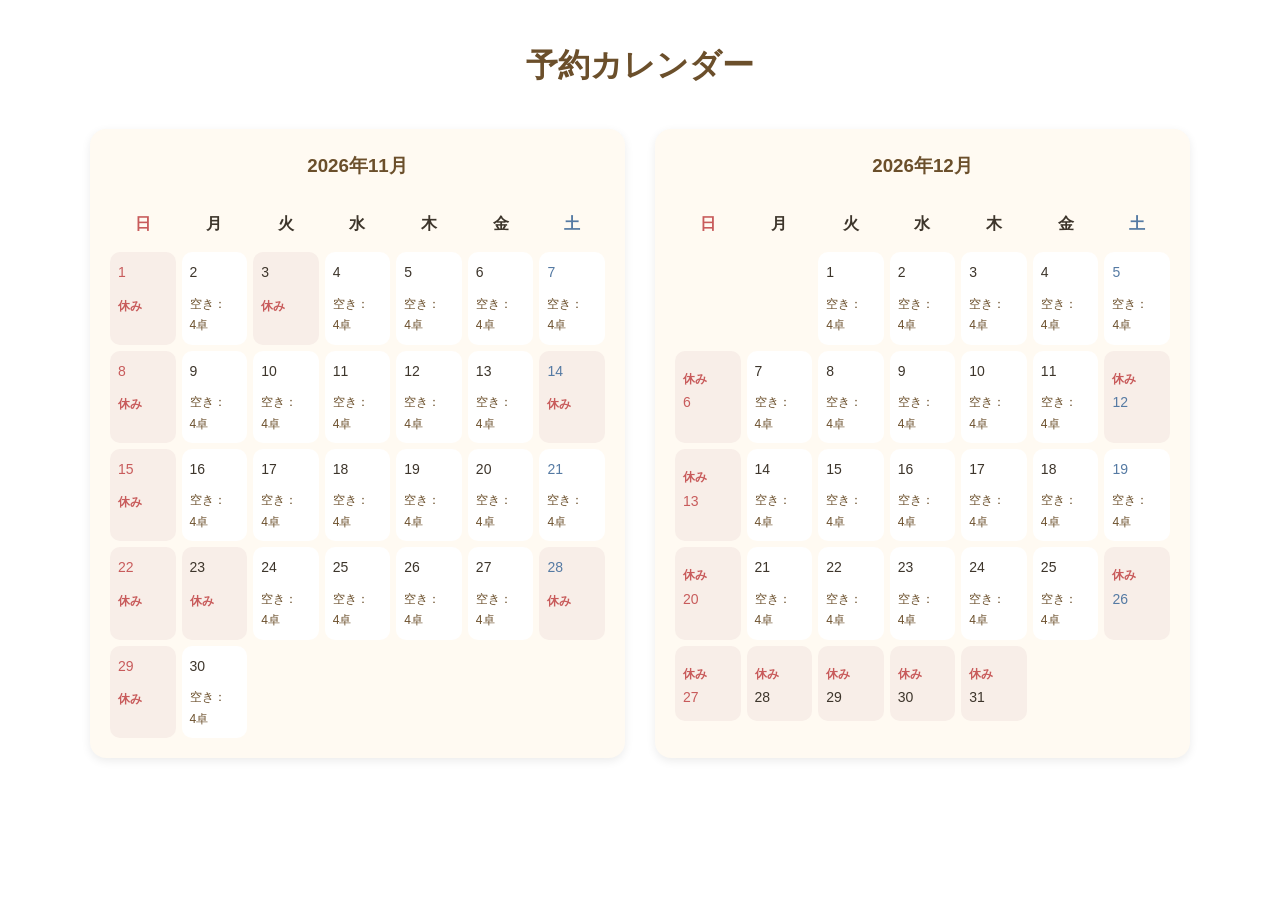
==== calendar.html @ 89024bb9 "カレンダーの中身を追加" ====
<!DOCTYPE html>
<html lang="ja">
  <head>
    <meta charset="UTF-8" />
    <meta name="viewport" content="width=device-width, initial-scale=1.0" />
    <title>予約カレンダー | 健康まーじゃんCOCORU</title>
    <link rel="stylesheet" href="css/style.css" />
    <link rel="stylesheet" href="css/calendar.css" />
  </head>
  <body>
    <main>
      <section class="section">
        <div class="container">
          <h2>予約カレンダー</h2>
          <div class="calendar-wrap">
            <div class="month">
              <h3>2026年11月</h3>
              <div class="calendar">
                <div class="week sun">日</div>
                <div class="week">月</div>
                <div class="week">火</div>
                <div class="week">水</div>
                <div class="week">木</div>
                <div class="week">金</div>
                <div class="week sat">土</div>
                <div class="day closed sun">
                  1
                  <span>休み</span>
                </div>
                <div class="day open" data-count="4">2</div>
                <div class="day closed holiday">
                  3
                  <span>休み</span>
                </div>
                <div class="day open" data-count="4">4</div>
                <div class="day open" data-count="4">5</div>
                <div class="day open" data-count="4">6</div>
                <div class="day open sat" data-count="4">7</div>
                <div class="day closed sun">
                  8
                  <span>休み</span>
                </div>
                <div class="day open" data-count="4">9</div>
                <div class="day open" data-count="4">10</div>
                <div class="day open" data-count="4">11</div>
                <div class="day open" data-count="4">12</div>
                <div class="day open" data-count="4">13</div>
                <div class="day closed sat">
                  14
                  <span>休み</span>
                </div>
                <div class="day closed sun">
                  15
                  <span>休み</span>
                </div>
                <div class="day open" data-count="4">16</div>
                <div class="day open" data-count="4">17</div>
                <div class="day open" data-count="4">18</div>
                <div class="day open" data-count="4">19</div>
                <div class="day open" data-count="4">20</div>
                <div class="day open sat" data-count="4">21</div>
                <div class="day closed sun">
                  22
                  <span>休み</span>
                </div>
                <div class="day closed holiday">
                  23
                  <span>休み</span>
                </div>
                <div class="day open" data-count="4">24</div>
                <div class="day open" data-count="4">25</div>
                <div class="day open" data-count="4">26</div>
                <div class="day open" data-count="4">27</div>
                <div class="day closed sat">
                  28
                  <span>休み</span>
                </div>
                <div class="day closed sun">
                  29
                  <span>休み</span>
                </div>
                <div class="day open" data-count="4">30</div>
              </div>
            </div>
            <div class="month">
              <h3>2026年12月</h3>
              <div class="calendar">
                <div class="week sun">日</div>
                <div class="week">月</div>
                <div class="week">火</div>
                <div class="week">水</div>
                <div class="week">木</div>
                <div class="week">金</div>
                <div class="week sat">土</div>
                <div class="empty"></div>
                <div class="empty"></div>
                <div class="day open" data-count="4">1</div>
                <div class="day open" data-count="4">2</div>
                <div class="day open" data-count="4">3</div>
                <div class="day open" data-count="4">4</div>
                <div class="day open sat" data-count="4">5</div>
                <div class="day closed sun">
                  <span>休み</span>
                  6
                </div>
                <div class="day open" data-count="4">7</div>
                <div class="day open" data-count="4">8</div>
                <div class="day open" data-count="4">9</div>
                <div class="day open" data-count="4">10</div>
                <div class="day open" data-count="4">11</div>
                <div class="day closed sat">
                  <span>休み</span>
                  12
                </div>
                <div class="day closed sun">
                  <span>休み</span>
                  13
                </div>
                <div class="day open" data-count="4">14</div>
                <div class="day open" data-count="4">15</div>
                <div class="day open" data-count="4">16</div>
                <div class="day open" data-count="4">17</div>
                <div class="day open" data-count="4">18</div>
                <div class="day open sat" data-count="4">19</div>
                <div class="day closed sun">
                  <span>休み</span>
                  20
                </div>
                <div class="day open" data-count="4">21</div>
                <div class="day open" data-count="4">22</div>
                <div class="day open" data-count="4">23</div>
                <div class="day open" data-count="4">24</div>
                <div class="day open" data-count="4">25</div>
                <div class="day closed sat">
                  <span>休み</span>
                  26
                </div>
                <div class="day closed sun">
                  <span>休み</span>
                  27
                </div>
                <div class="day closed">
                  <span>休み</span>
                  28
                </div>
                <div class="day closed">
                  <span>休み</span>
                  29
                </div>
                <div class="day closed">
                  <span>休み</span>
                  30
                </div>
                <div class="day closed">
                  <span>休み</span>
                  31
                </div>
              </div>
            </div>
          </div>
        </div>
      </section>
    </main>
  </body>
</html>
---- css/style.css ----
/* =====================
 基本設定
===================== */
:root {
    --brown: #6b4f2b;
    --brown-dark: #4d351d;
    --beige: #f8f2e8;
    --cream: #fffaf2;
    --green: #718b68;
    --text: #3d352b;
    --white: #ffffff;
}
* {
    box-sizing: border-box;
}
html {
    scroll-behavior: smooth;
}
body {
    margin: 0;
    font-family:
        "Noto Sans JP",
        sans-serif;
    color: var(--text);
    line-height: 1.8;
    background: #fff;
}
img {
    max-width: 100%;
    display: block;
}
a {
    text-decoration: none;
    color: inherit;
}
.container {
    width: min(1100px, 90%);
    margin: auto;
}
/* =====================
 header
===================== */
.header {
    position: fixed;
    top: 0;
    width: 100%;
    background: rgba(255, 255, 255, .95);
    backdrop-filter: blur(8px);
    z-index: 100;
    box-shadow: 0 2px 15px rgba(0, 0, 0, .08);
}
.header-inner {
    height: 75px;
    display: flex;
    align-items: center;
    justify-content: space-between;
    padding: 0 30px;
}
.logo {
    font-size: 13px;
    line-height: 1.2;
}
.logo strong {
    display: block;
    font-size: 26px;
    color: var(--brown);
}
.nav {
    display: flex;
    gap: 28px;
    font-size: 14px;
}
.nav a:hover {
    color: var(--brown);
}
.menu-button {
    display: none;
    background: none;
    border: 0;
    font-size: 28px;
}
/* =====================
 mobile menu
===================== */
.mobile-menu {
    display: none;
}
/* =====================
 hero
===================== */
.hero {
    min-height: 650px;
    padding-top: 75px;
    display: flex;
    align-items: center;
    background:
        linear-gradient(rgba(255, 248, 235, .82),
            rgba(255, 248, 235, .82)),
        url("../images/hero.jpeg");
    background-size: cover;
    background-position: center;
}
.hero-inner {
    width: 90%;
    max-width: 900px;
    margin: auto;
    text-align: center;
}
.hero h1 {
    color: var(--brown);
    font-size: 3rem;
    letter-spacing: .05em;
}
.hero h1 span {
    display: block;
    font-size: 4.5rem;
    letter-spacing: .1em;
}
.catch {
    font-size: 1.3rem;
    margin-top: 25px;
}
.hero-buttons {
    display: flex;
    justify-content: center;
    gap: 15px;
    margin-top: 35px;
}
/* =====================
 button
===================== */
.line-button,
.tel-button {
    display: inline-block;
    padding: 14px 35px;
    border-radius: 40px;
    color: white;
    font-weight: bold;
    transition: .3s;
}
.line-button {
    background: #06c755;
}
.tel-button {
    background: var(--brown);
}
.line-button:hover,
.tel-button:hover {
    opacity: .8;
    transform: translateY(-2px);
}
/* =====================
 section
===================== */
.section,
.notice {
    padding: 10px 0 40px;
}
.notice {
    background: var(--beige);
}
h2 {
    text-align: center;
    color: var(--brown);
    font-size: 2rem;
    margin-bottom: 35px;
}
.card {
    background: white;
    border-radius: 20px;
    padding: 35px;
    box-shadow: 0 8px 25px rgba(0, 0, 0, .06);
}
/* =====================
 gallery
===================== */
.gallery-grid {
    display: grid;
    grid-template-columns: repeat(4, 1fr);
    gap: 18px;
}
.gallery-grid img {
    width: 100%;
    height: 230px;
    object-fit: cover;
    border-radius: 18px;
    cursor: pointer;
    box-shadow: 0 8px 20px rgba(0, 0, 0, .08);
}
/* =====================
 feature
===================== */
.feature-grid {
    display: grid;
    grid-template-columns: repeat(2, 1fr);
    gap: 20px;
}
.feature-card:last-child:nth-child(odd) {
    grid-column: 1 / 3;
}
.feature-card {
    background: white;
    padding: 25px;
    border-radius: 18px;
    border: 1px solid #eee4d6;
    box-shadow: 0 6px 18px rgba(0, 0, 0, .05);
}
.feature-card h3 {
    color: var(--brown);
}
/* =====================
 flow
===================== */
.flow-list {
    padding: 0;
    list-style: none;
}
.flow-list li {
    position: relative;
    background: var(--cream);
    padding: 25px;
    margin-bottom: 45px;
    border-radius: 18px;
    box-shadow: 0 5px 15px rgba(0, 0, 0, .05);
    border: 1px solid #eee4d6;
}
.flow-list li:not(:last-child)::after {
    content: "";
    position: absolute;
    left: 50%;
    bottom: -32px;
    transform: translateX(-50%);
    border-left: 13px solid transparent;
    border-right: 13px solid transparent;
    border-top: 16px solid var(--brown);
}
.reservation-note {
    background: white;
    padding: 20px;
    border-radius: 12px;
}
/* =====================
 contact
===================== */
.contact-buttons {
    display: flex;
    justify-content: center;
    gap: 15px;
    margin-top: 25px;
}
/* =====================
 modal
===================== */
.modal,
.photo-modal {
    display: none;
    position: fixed;
    inset: 0;
    background: rgba(0, 0, 0, .7);
    z-index: 300;
    align-items: center;
    justify-content: center;
}
.modal.active,
.photo-modal.active {
    display: flex;
}
.modal-content {
    background: white;
    width: 90%;
    max-width: 500px;
    padding: 35px;
    border-radius: 20px;
    position: relative;
}
.modal-close {
    position: absolute;
    top: 10px;
    right: 15px;
    border: 0;
    background: none;
    font-size: 30px;
}
.photo-modal img {
    max-width: 90%;
    max-height: 85%;
}
.photo-close {
    position: absolute;
    top: 20px;
    right: 30px;
    color: white;
    font-size: 40px;
    cursor: pointer;
}
/* =====================
 footer
===================== */
footer {
    background: #f3eadc;
    color: #5a4632;
    text-align: center;
    padding: 10px 10px;
    font-size: 13px;
}
.footer-name {
    font-size: 16px;
    font-weight: bold;
    margin-bottom: 6px;
}
footer a {
    color: #5a4632;
}
.copyright {
    margin-top: 8px;
    font-size: 11px;
    opacity: .7;
}
.modal-open {
    margin-top: 20px;
    padding: 10px 25px;
    border-radius: 30px;
    border: 1px solid white;
    background: transparent;
    color: white;
}
/* =====================
 map
===================== */
.map {
    width: 100%;
    overflow: hidden;
    border-radius: 20px;
}
.map iframe {
    width: 100%;
    height: 350px;
    border: 0;
    display: block;
}
/* =====================
 reservation-warning
===================== */
.reservation-warning {
    margin-top: 30px;
    padding: 14px 25px 18px;
    background: #f8f2e8;
    border-radius: 15px;
    border: 1px solid #e5d8c5;
}
/* =====================
 mobile-only
===================== */
.mobile-only {
    display: none;
}
/* =====================
 section card
===================== */
.section .card {
    border: 1px solid #eee4d6;
}
/* =====================
 FAQ
===================== */
.faq {
    display: flex;
    flex-direction: column;
    gap: 15px;
}
.faq-item {
    background: white;
    border-radius: 15px;
    border: 1px solid #eee4d6;
    overflow: hidden;
}
.faq-question {
    width: 100%;
    padding: 20px 25px;
    border: 0;
    background: white;
    display: flex;
    justify-content: space-between;
    align-items: center;
    font-size: 16px;
    color: var(--text);
    cursor: pointer;
    text-align: left;
}
.faq-question span {
    width: 30px;
    height: 30px;
    display: flex;
    align-items: center;
    justify-content: center;
    font-size: 22px;
    line-height: 1;
    color: var(--brown);
}
.faq-answer {
    display: none;
    padding: 0 25px 20px;
}
.faq-answer p {
    margin: 0;
    line-height: 1.8;
}
.faq-item.active .faq-answer {
    display: block;
}
.faq-item.active .faq-question span {
    content: "−";
}
/* =====================
 other
===================== */
.qa-link {
    color: #8b5e34;
    text-decoration: underline;
    font-weight: bold;
}
.qa-link:hover {
    opacity: 0.7;
}
.sp-br {
    display: none;
}
.guide-text {
    font-size: 1.1rem;
    line-height: 1.8;
    font-weight: 400;
}
.thin-padding {
    padding-left: 20px;
    padding-right: 20px;
}
/* =====================
 smartphone
===================== */
@media(max-width:767px) {
.header-inner {
    padding: 0 15px;
}
.nav {
    display: none;
}
.menu-button {
    display: block;
}
.mobile-menu.active {
    display: flex;
    flex-direction: column;
    position: fixed;
    top: 75px;
    width: 100%;
    background: white;
    z-index: 90;
}
.mobile-menu a {
    padding: 15px;
    border-bottom: 1px solid #ddd;
}
.hero {
    min-height: 650px;
}
.hero h1 {
    font-size: 2rem;
}
.hero h1 span {
    font-size: 3rem;
}
.catch {
    font-size: 1.1rem;
}
.hero-buttons {
    flex-direction: column;
}
.line-button,
.tel-button {
    width: auto;
    min-width: 240px;
    margin: 0 auto;
    text-align: center;
    display: block;
}
.section,
.notice {
    padding: 10px 0 25px;
}
.gallery-grid {
    grid-template-columns: 1fr;
}
.gallery-grid img {
    height: auto;
}
.feature-grid {
    grid-template-columns: 1fr;
}
.feature-card:last-child:nth-child(odd) {
    grid-column: auto;
}
.contact-buttons {
    flex-direction: column;
    align-items: center;
}
h2 {
    font-size: 1.6rem;
}
.map iframe {
    height: 250px;
}
.mobile-only {
    display: block;
}
.sp-br {
    display: block;
}
/* =====================
 hidden
===================== */
}
.hidden {
    display: none;
}
---- css/calendar.css ----
/* =====================
   営業日カレンダー
===================== */
.calendar-wrap {
    display: grid;
    gap: 30px;
}
@media (min-width:768px) {
    .calendar-wrap {
        grid-template-columns: repeat(2, 1fr);
    }
}
/* 月カード */
.month {
    background: var(--cream);
    border-radius: 16px;
    padding: 20px;
    box-shadow:
        0 3px 10px rgba(0, 0, 0, .08);
}
.month h3 {
    text-align: center;
    color: var(--brown);
    margin-top: 0;
}
/* カレンダー */
.calendar {
    display: grid;
    grid-template-columns: repeat(7, 1fr);
    gap: 6px;
}
.week {
    text-align: center;
    font-weight: bold;
    padding: 8px 0;
}
.week.sun {
    color: #c85b5b;
}
.week.sat {
    color: #557aa3;
}
/* 日付 */
.day {
  min-height: 75px;
  background: #fff;
  border-radius: 10px;
  padding: 8px;
  font-size: 14px;
}
.day span {
    display: block;
    margin-top: 8px;
    font-size: 12px;
}
/* 予約 */
.reserve {
    color: var(--brown);
}
/* 休み */
.closed span {
    color: #c85b5b;
    font-weight: bold;
}
/* 曜日 */
.sun {
    color: #c85b5b;
}
.sat {
    color: #557aa3;
}
/* 空白 */
.empty {
    background: transparent;
}
/* 営業日の予約表示 */
.open::after {
  content: "空き：\A" attr(data-count) "卓";
  white-space: pre;
  display: block;
  margin-top: 8px;
  font-size: 12px;
  color: var(--brown);
}
/* 休み表示 */
.day.closed span {
  display: block;
  margin-top: 10px;
  font-size: 12px;
  color: #c85b5b;
  font-weight: bold;
}
.day.closed {
  background: #f8eee8;
}
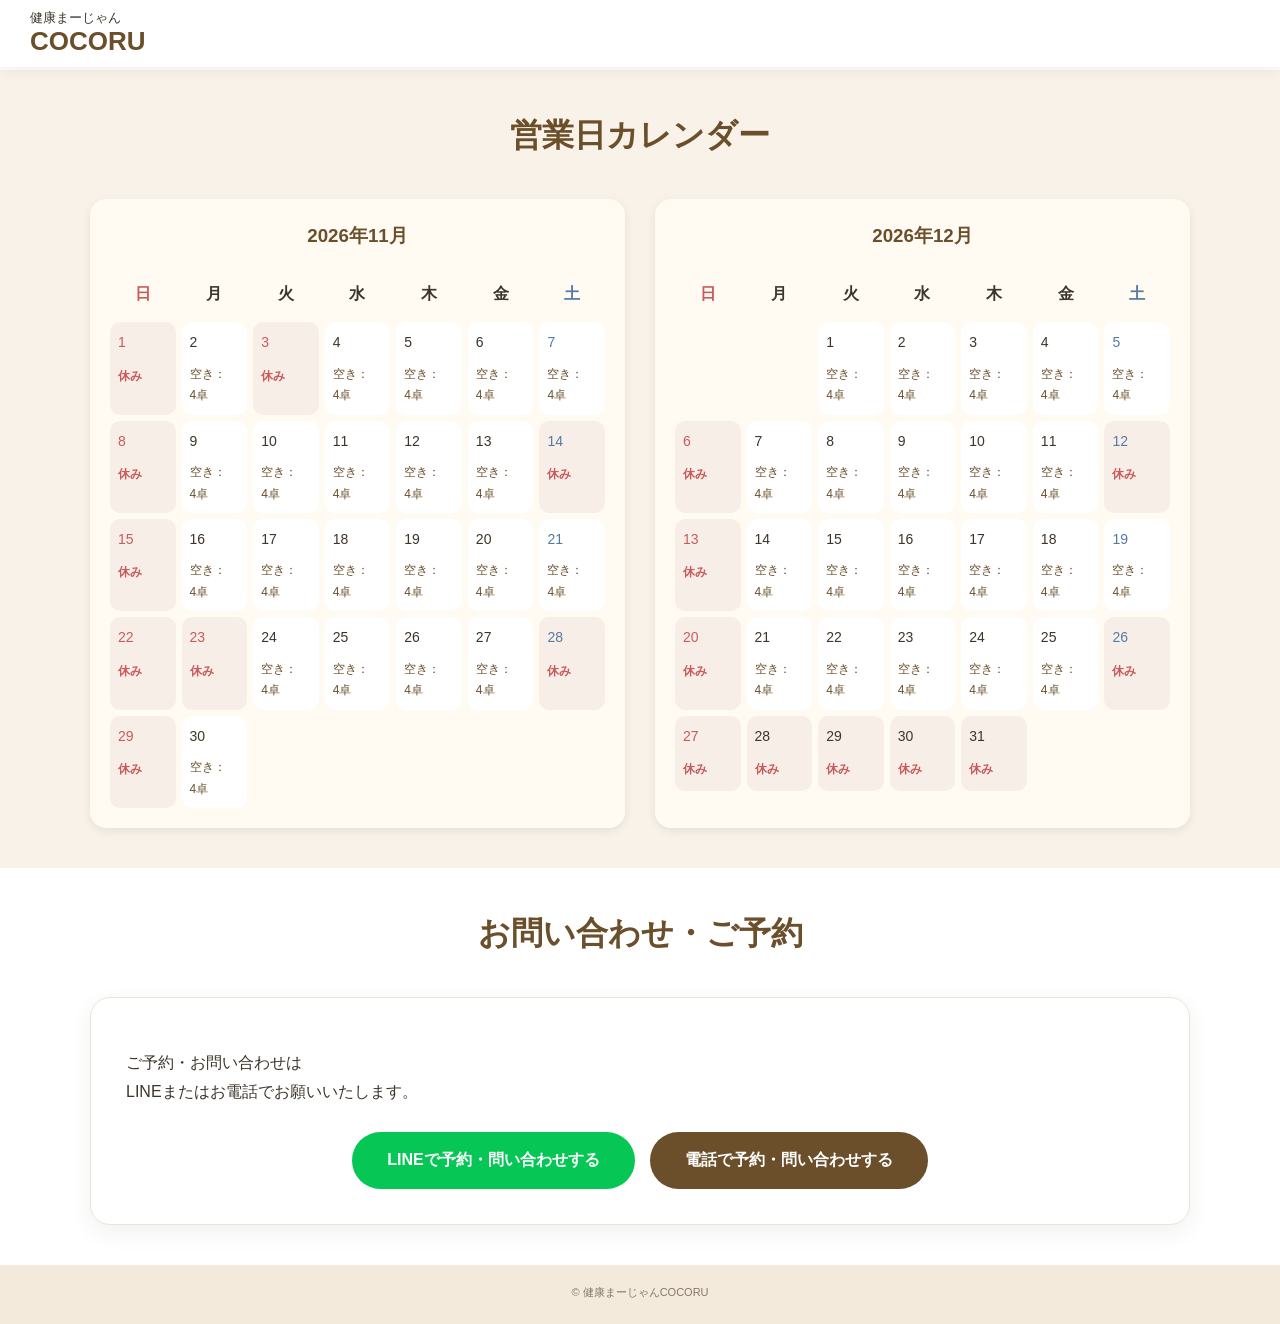
==== commit 31e19668: "いろいろ修正" ====
--- a/calendar.html
+++ b/calendar.html
@@ -3,15 +3,23 @@
   <head>
     <meta charset="UTF-8" />
     <meta name="viewport" content="width=device-width, initial-scale=1.0" />
-    <title>予約カレンダー | 健康まーじゃんCOCORU</title>
+    <title>営業日カレンダー | 健康まーじゃんCOCORU</title>
     <link rel="stylesheet" href="css/style.css" />
     <link rel="stylesheet" href="css/calendar.css" />
   </head>
   <body>
+    <header class="header">
+      <div class="header-inner">
+        <a href="index.html" class="logo">
+          健康まーじゃん
+          <strong>COCORU</strong>
+        </a>
+      </div>
+    </header>
     <main>
-      <section class="section">
+      <section class="notice">
         <div class="container">
-          <h2>予約カレンダー</h2>
+          <h2>営業日カレンダー</h2>
           <div class="calendar-wrap">
             <div class="month">
               <h3>2026年11月</h3>
@@ -100,8 +108,8 @@
                 <div class="day open" data-count="4">4</div>
                 <div class="day open sat" data-count="4">5</div>
                 <div class="day closed sun">
+                  6
                   <span>休み</span>
-                  6
                 </div>
                 <div class="day open" data-count="4">7</div>
                 <div class="day open" data-count="4">8</div>
@@ -109,12 +117,12 @@
                 <div class="day open" data-count="4">10</div>
                 <div class="day open" data-count="4">11</div>
                 <div class="day closed sat">
+                  12
                   <span>休み</span>
-                  12
                 </div>
                 <div class="day closed sun">
+                  13
                   <span>休み</span>
-                  13
                 </div>
                 <div class="day open" data-count="4">14</div>
                 <div class="day open" data-count="4">15</div>
@@ -123,8 +131,8 @@
                 <div class="day open" data-count="4">18</div>
                 <div class="day open sat" data-count="4">19</div>
                 <div class="day closed sun">
+                  20
                   <span>休み</span>
-                  20
                 </div>
                 <div class="day open" data-count="4">21</div>
                 <div class="day open" data-count="4">22</div>
@@ -132,34 +140,59 @@
                 <div class="day open" data-count="4">24</div>
                 <div class="day open" data-count="4">25</div>
                 <div class="day closed sat">
+                  26
                   <span>休み</span>
-                  26
                 </div>
                 <div class="day closed sun">
+                  27
                   <span>休み</span>
-                  27
                 </div>
                 <div class="day closed">
+                  28
                   <span>休み</span>
-                  28
                 </div>
                 <div class="day closed">
+                  29
                   <span>休み</span>
-                  29
                 </div>
                 <div class="day closed">
+                  30
                   <span>休み</span>
-                  30
                 </div>
                 <div class="day closed">
+                  31
                   <span>休み</span>
-                  31
                 </div>
               </div>
             </div>
           </div>
         </div>
       </section>
+      <!-- =====================
+       contact
+      ===================== -->
+      <section class="section">
+        <div class="container">
+          <h2>お問い合わせ・ご予約</h2>
+          <div class="card contact-card">
+            <p>
+              ご予約・お問い合わせは
+              <br />
+              LINEまたはお電話でお願いいたします。
+            </p>
+            <div class="contact-buttons">
+              <a href="#" class="line-button">LINEで予約・問い合わせする</a>
+              <a href="tel:0000000000" class="tel-button">電話で予約・問い合わせする</a>
+            </div>
+          </div>
+        </div>
+      </section>
+<!-- =====================
+ footer
+===================== -->
+<footer>
+  <p class="copyright">© 健康まーじゃんCOCORU</p>
+</footer>
     </main>
   </body>
 </html>
--- a/css/style.css
+++ b/css/style.css
@@ -50,11 +50,11 @@
     box-shadow: 0 2px 15px rgba(0, 0, 0, .08);
 }
 .header-inner {
-    height: 75px;
+    height: auto;
     display: flex;
     align-items: center;
     justify-content: space-between;
-    padding: 0 30px;
+    padding: 10px 30px;
 }
 .logo {
     font-size: 13px;
@@ -65,25 +65,41 @@
     font-size: 26px;
     color: var(--brown);
 }
-.nav {
-    display: flex;
-    gap: 28px;
-    font-size: 14px;
-}
 .nav a:hover {
-    color: var(--brown);
+    background: var(--brown);
+    color: #fff;
 }
 .menu-button {
-    display: none;
+    display: block;
     background: none;
     border: 0;
     font-size: 28px;
+    cursor: pointer;
 }
 /* =====================
  mobile menu
 ===================== */
 .mobile-menu {
-    display: none;
+    position: fixed;
+    top: 0px;
+    right: 0;
+    width: 280px;
+    background: #fff;
+    padding: 20px;
+    box-shadow: 0 5px 20px rgba(0,0,0,.15);
+    display: none;
+    z-index: 99;
+}
+.mobile-menu.active {
+    display: block;
+}
+.mobile-menu a {
+    display: block;
+    padding: 12px 10px;
+    border-bottom: 1px solid #eee;
+    color: var(--brown);
+    text-decoration: none;
+    font-weight: bold;
 }
 /* =====================
  hero
@@ -434,13 +450,16 @@
     padding-left: 20px;
     padding-right: 20px;
 }
+.section {
+    scroll-margin-top: 60px;
+}
+.notice  {
+    scroll-margin-top: 60px;
+}
 /* =====================
  smartphone
 ===================== */
 @media(max-width:767px) {
-.header-inner {
-    padding: 0 15px;
-}
 .nav {
     display: none;
 }
@@ -451,7 +470,7 @@
     display: flex;
     flex-direction: column;
     position: fixed;
-    top: 75px;
+    top: 0px;
     width: 100%;
     background: white;
     z-index: 90;
@@ -515,6 +534,12 @@
 .sp-br {
     display: block;
 }
+.section {
+    scroll-margin-top: 60px;
+}
+.notice  {
+    scroll-margin-top: 60px;
+}
 /* =====================
  hidden
 ===================== */
--- a/css/calendar.css
+++ b/css/calendar.css
@@ -93,3 +93,9 @@
 .day.closed {
   background: #f8eee8;
 }
+.day.holiday {
+    color: #c85b5b;
+}
+main {
+    padding-top: 70px;
+}
